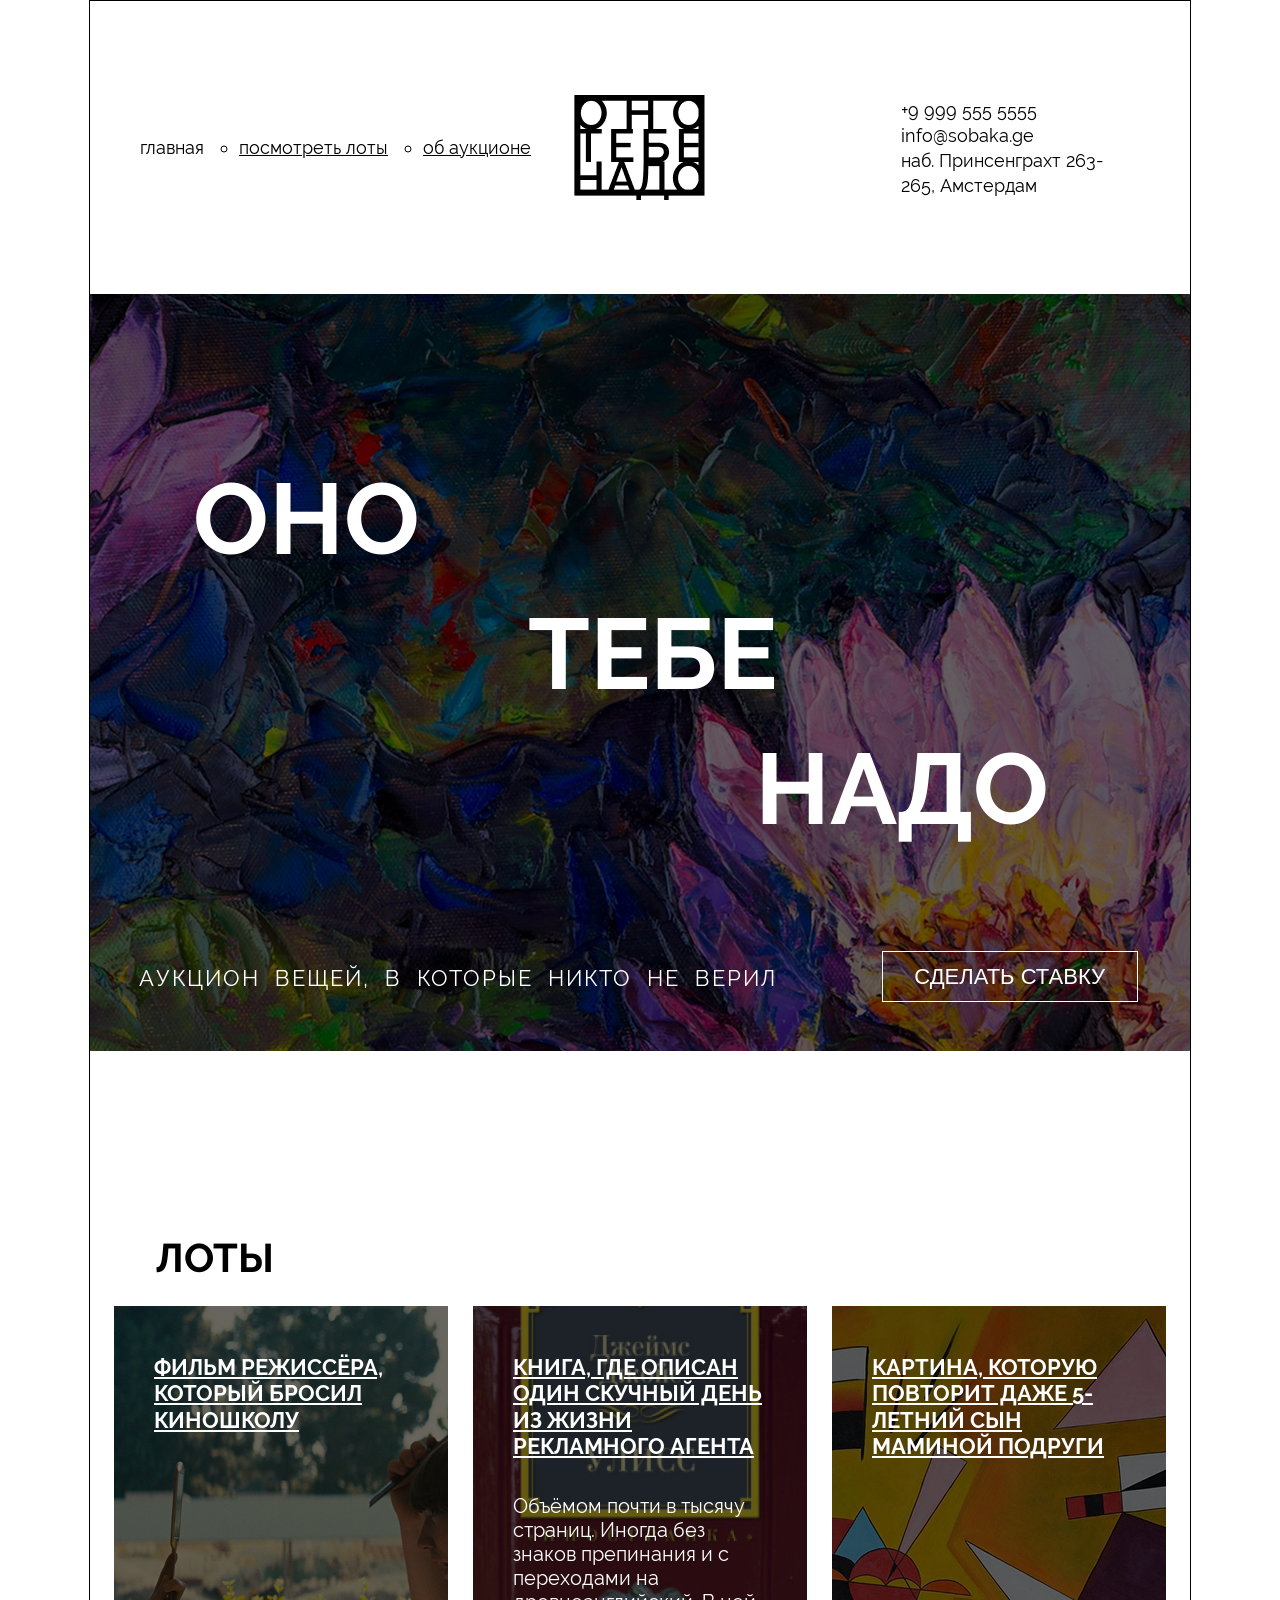
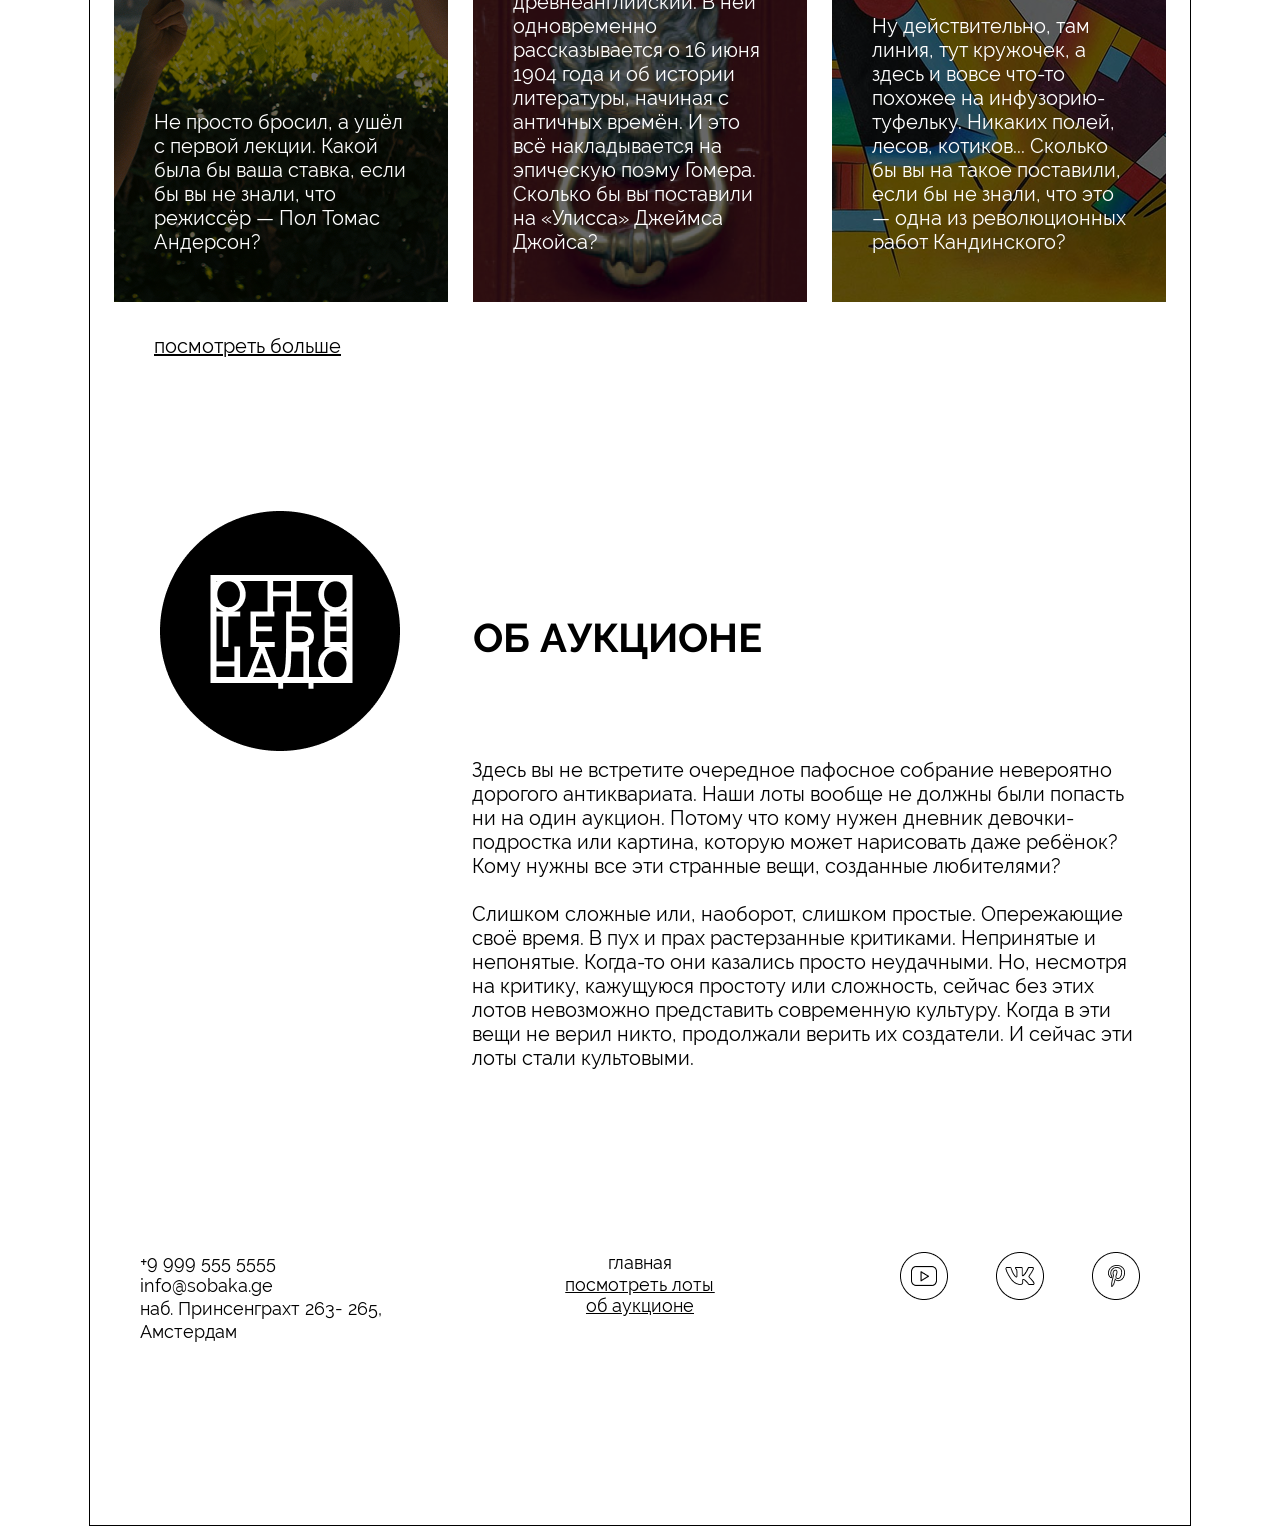
==== index.html @ bc538e68 "Загрузка проекта" ====
<html lang="ru">
  <head>
    <link rel="stylesheet" href="styles/global.css" />
    <link rel="stylesheet" href="styles/style.css" />
  </head>

  <body>
    <header>
      <nav class="header__menu">
        <ul class="header__links-list">
          <li class="header__links-list-item header__link_active">
            <a class="header__link_active" href="#">Главная</a>
          </li>
          <li class="header__links-list-item">
            <a class="header__link" href="#">Посмотреть лоты</a>
          </li>
          <li class="header__links-list-item">
            <a class="header__link" href="#">Об аукционе</a>
          </li>
        </ul>
      </nav>
      <div class="header__logo">
        <a><img class="header__logo-image" src="/images/logo.png" /></a>
      </div>
      <div class="header__address">
        <a href="tel:+9 999 555 5555 ">+9 999 555 5555</a>
        <a href="mailto:info@sobaka.ge ">info@sobaka.ge</a>
        <address>наб. Принсенграхт 263- 265, Амстердам</address>
      </div>
    </header>
    <!-- Баннер Оно тебе надо -->
    <main>
      <section class="cover">
        <div class="overlay"></div>
        <div class="cover__container">
          <h1 class="cover__title">
            <span class="aligned-text aligned-text_left">оно</span>
            <span class="aligned-text aligned-text_center">тебе</span>
            <span class="aligned-text aligned-text_right">надо</span>
          </h1>
          <div class="cover__description">
            <p class="cover__description-text letter-spacing-extended">
              АУКЦИОН ВЕЩЕЙ, В КОТОРЫЕ НИКТО НЕ ВЕРИЛ
            </p>
            <button class="bet-button">СДЕЛАТЬ СТАВКУ</button>
          </div>
        </div>
      </section>
      <!-- Конец Баннер Оно тебе надо -->
      <!-- Карточки -->

      <section class="lots">
        <div class="lots__heading">ЛОТЫ</div>
        <ul class="lots__card-list">
          <li class="lots__card-list-item">
            <a href="#" class="card-link">
              <article class="card card_type_film">
                <div class="overlay"></div>
                <h3 class="card__title">
                  ФИЛЬМ РЕЖИССЁРА, КОТОРЫЙ БРОСИЛ КИНОШКОЛУ
                </h3>
                <p class="card__text">
                  Не просто бросил, а ушёл с первой лекции. Какой была бы ваша
                  ставка, если бы вы не знали, что режиссёр — Пол Томас
                  Андерсон?
                </p>
              </article>
            </a>
          </li>
          <!-- Карточка 2 -->
          <li class="lots__card-list-item">
            <a href="#" class="card-link">
              <article class="card card_type_book">
                <div class="overlay"></div>
                <h3 class="card__title">
                  КНИГА, ГДЕ ОПИСАН ОДИН СКУЧНЫЙ ДЕНЬ ИЗ ЖИЗНИ РЕКЛАМНОГО АГЕНТА
                </h3>
                <p class="card__text">
                  Объёмом почти в тысячу страниц. Иногда без знаков препинания и
                  с переходами на древнеанглийский. В ней одновременно
                  рассказывается о 16 июня 1904 года и об истории литературы,
                  начиная с античных времён. И это всё накладывается на
                  эпическую поэму Гомера. Сколько бы вы поставили на «Улисса»
                  Джеймса Джойса?
                </p>
              </article>
            </a>
          </li>
          <!-- Карточка 3 -->
          <li class="lots__card-list-item">
            <a href="#" class="card-link">
              <article class="card card_type_picture">
                <div class="overlay"></div>
                <h3 class="card__title">
                  КАРТИНА, КОТОРУЮ ПОВТОРИТ ДАЖЕ 5-ЛЕТНИЙ СЫН МАМИНОЙ ПОДРУГИ
                </h3>
                <p class="card__text">
                  Ну действительно, там линия, тут кружочек, а здесь и вовсе
                  что-то похожее на инфузорию-туфельку. Никаких полей, лесов,
                  котиков... Сколько бы вы на такое поставили, если бы не знали,
                  что это — одна из революционных работ Кандинского?
                </p>
              </article>
            </a>
          </li>
        </ul>
        <a class="lots__look-more-link" href=""> Посмотреть больше </a>
      </section>

      <!-- конец Карточки -->
      <!-- Об аукционе -->
      <section class="about">
        <div class="about__logo about__column about__column__left">
          <a><img class="about__logo-image" src="/images/logofooter.png" /></a>
        </div>
        <div class="about__column about__column__right">
          <div class="about__title">Об аукционе</div>
          <div class="about__text">
            <p>
              Здесь вы не встретите очередное пафосное собрание невероятно
              дорогого антиквариата. Наши лоты вообще не должны были попасть ни
              на один аукцион. Потому что кому нужен дневник девочки-подростка
              или картина, которую может нарисовать даже ребёнок? Кому нужны все
              эти странные вещи, созданные любителями?
            </p>
            <br />
            <p>
              Слишком сложные или, наоборот, слишком простые. Опережающие своё
              время. В пух и прах растерзанные критиками. Непринятые и
              непонятые. Когда-то они казались просто неудачными. Но, несмотря
              на критику, кажущуюся простоту или сложность, сейчас без этих
              лотов невозможно представить современную культуру. Когда в эти
              вещи не верил никто, продолжали верить их создатели. И сейчас эти
              лоты стали культовыми.
            </p>
          </div>
        </div>
      </section>

      <!-- конец Об аукционе -->
    </main>

    <footer class="footer">
      <div class="footer__address">
        <a href="tel:+9 999 555 5555 ">+9 999 555 5555</a>
        <a href="mailto:info@sobaka.ge ">info@sobaka.ge</a>
        <address>наб. Принсенграхт 263- 265, Амстердам</address>
      </div>

      <nav class="footer__menu">
        <ul class="footer__links-list">
          <li class="footer__menu-link footer__link_active">
            <a class="footer__link_active" href="#">Главная</a>
          </li>
          <li class="footer__menu-link">
            <a class="header__link" href="#">Посмотреть лоты</a>
          </li>
          <li class="footer__menu-link">
            <a class="header__link" href="#">Об аукционе</a>
          </li>
        </ul>
      </nav>

      <div class="footer__social-list">
        <div class="footer__social-list-item">
          <a class="footer__social-link" href=""
            ><img src="/images/YouTube.png" />
          </a>
        </div>
        <div class="footer__social-list-item">
          <a class="footer__social-link" href=""
            ><img src="/images/vk.png" />
          </a>
        </div>
        <div class="footer__social-list-item">
          <a class="footer__social-link" href=""
            ><img src="/images/Pinterest.png" />
          </a>
        </div>
      </div>
    </footer>
  </body>
</html>
---- styles/global.css ----
body,
h1, h2, h3, h4, h5, h6,
p,
ul, ol, li,
figure, figcaption,
blockquote, dl, dd {
  margin: 0;
  padding: 0;
}


ul,
ol {
  list-style: none;
}


a {
  display: block; 
  color: inherit; 
  text-decoration: none;
}


img {
  display: block; 
  max-width: 100%;
  height: auto;
}

body {
    color: black;
    font-family: 'Raleway', sans-serif;
    font-weight: 400; 
    font-size: 18px;
    font-style: normal;
    line-height: 100%; 
    letter-spacing: 0;
}
address {
  font-style: normal;
}
section{ position: relative;margin-bottom: 20px;}

/* Raleway Thin */
@font-face {
    font-family: 'Raleway';
    src: url('/fonts/Raleway-Thin.woff') format('woff');
    font-weight: 100;
    font-style: normal;
    font-display: swap;
}

@font-face {
    font-family: 'Raleway';
    src: url('/fonts/Raleway-ThinItalic.woff') format('woff');
    font-weight: 100;
    font-style: italic;
    font-display: swap;
}

/* Raleway ExtraLight */
@font-face {
    font-family: 'Raleway';
    src: url('/fonts/Raleway-ExtraLight.woff') format('woff');
    font-weight: 200;
    font-style: normal;
    font-display: swap;
}

@font-face {
    font-family: 'Raleway';
    src: url('/fonts/Raleway-ExtraLightItalic.woff') format('woff');
    font-weight: 200;
    font-style: italic;
    font-display: swap;
}

/* Raleway Light */
@font-face {
    font-family: 'Raleway';
    src: url('/fonts/Raleway-Light.woff') format('woff');
    font-weight: 300;
    font-style: normal;
    font-display: swap;
}

@font-face {
    font-family: 'Raleway';
    src: url('/fonts/Raleway-LightItalic.woff') format('woff');
    font-weight: 300;
    font-style: italic;
    font-display: swap;
}

/* Raleway Regular */
@font-face {
    font-family: 'Raleway';
    src: url('/fonts/Raleway-Regular.woff') format('woff');
    font-weight: 400;
    font-style: normal;
    font-display: swap;
}

@font-face {
    font-family: 'Raleway';
    src: url('/fonts/Raleway-Italic.woff') format('woff');
    font-weight: 400;
    font-style: italic;
    font-display: swap;
}

/* Raleway Medium */
@font-face {
    font-family: 'Raleway';
    src: url('/fonts/Raleway-Medium.woff') format('woff');
    font-weight: 500;
    font-style: normal;
    font-display: swap;
}

@font-face {
    font-family: 'Raleway';
    src: url('/fonts/Raleway-MediumItalic.woff') format('woff');
    font-weight: 500;
    font-style: italic;
    font-display: swap;
}

/* Raleway SemiBold */
@font-face {
    font-family: 'Raleway';
    src: url('/fonts/Raleway-SemiBold.woff') format('woff');
    font-weight: 600;
    font-style: normal;
    font-display: swap;
}

@font-face {
    font-family: 'Raleway';
    src: url('/fonts/Raleway-SemiBoldItalic.woff') format('woff');
    font-weight: 600;
    font-style: italic;
    font-display: swap;
}

/* Raleway Bold */
@font-face {
    font-family: 'Raleway';
    src: url('/fonts/Raleway-Bold.woff') format('woff');
    font-weight: 700;
    font-style: normal;
    font-display: swap;
}

@font-face {
    font-family: 'Raleway';
    src: url('/fonts/Raleway-BoldItalic.woff') format('woff');
    font-weight: 700;
    font-style: italic;
    font-display: swap;
}

/* Raleway ExtraBold */
@font-face {
    font-family: 'Raleway';
    src: url('/fonts/Raleway-ExtraBold.woff') format('woff');
    font-weight: 800;
    font-style: normal;
    font-display: swap;
}

@font-face {
    font-family: 'Raleway';
    src: url('/fonts/Raleway-ExtraBoldItalic.woff') format('woff');
    font-weight: 800;
    font-style: italic;
    font-display: swap;
}

/* Raleway Black */
@font-face {
    font-family: 'Raleway';
    src: url('/fonts/Raleway-Black.woff') format('woff');
    font-weight: 900;
    font-style: normal;
    font-display: swap;
}

@font-face {
    font-family: 'Raleway';
    src: url('/fonts/Raleway-BlackItalic.woff') format('woff');
    font-weight: 900;
    font-style: italic;
    font-display: swap;
}
---- styles/style.css ----
body {
  width: 1100px;
  height: auto;
  margin-right: auto;
  margin-left: auto;
  border: 1px black solid;
  background-color: white;
}

header {
  display: grid;
  grid-template-columns: 1fr min-content 1fr;
  place-self: center;
  align-items:center;
  align-self: center;
  width: 100%;
  min-height: 293px;
}
.header__menu{
  display: grid;
  margin: auto;
  
}
.header__links-list {
  display: flex;
  gap: 20px;
  text-transform: lowercase;
  
}
.header__links-list-item  {
  margin-left: 15px;
  list-style:circle;
}
.header__link {
  text-decoration: underline;
}
.header__link_active {
  text-decoration: none;
  list-style: none;
}
.header__logo {
  display: grid;
  width: max-content;
  margin: auto;
}
.header__logo-image {
  width: max-content;
}
address {
  display: grid;
}
.header__address {
  position: relative;
  left: 64px;
  justify-content: end;
  width: 230px;
  margin: auto;
  line-height: 25px;
}

.cover{
  position: relative;
  display: grid;
  width: auto;
  min-height: 757px;
  background-image: url(/images/lotus-flower.png);

}
.overlay {
  position: absolute;
  top: 0;
  left: 0;
  z-index: 1;
  width: 100%;
  height: 100%;
  background-color: #00000096;
}
.cover__container{
  z-index: 2;
  display: grid;
  grid-template-rows: 3fr 0.5fr;
}
.cover__title{
  position: relative;
  top: 165px;
  left: 50px;
  display: grid;
  grid-template-columns: 1fr 1fr 1fr;
  grid-template-rows: 1fr 1fr 1fr;
  width: 1000px;
  height: 385px;
  color: white;
  font-weight: 700;
  font-size: 100px;
  letter-spacing: 30%;
  text-transform: uppercase;
  
}
/** Первоначальный вариант
.cover__title{
  text-transform: uppercase;
  color: white;
  font-size: 100px;
  font-weight: 700;
  grid-template-columns: 1fr 1fr 1fr;
  grid-template-rows: 1fr 1fr 1fr;
  display: grid;
  
}**/

.aligned-text_left{
  position: relative;
  top: -4px;
  place-self: center;
}

.aligned-text_center{
  position: relative;
  top: 3px;
  left: 13px;
  grid-column: 2 / 2;
  grid-row: 2 / 2;
  place-self: center;

}

.aligned-text_right{
  position: relative;
  top: 9px;
  right: 71px;
  grid-column: 3 / 3;
  grid-row: 3 / 3;
  place-self: center;

}

.letter-spacing-extended{
  letter-spacing: 5px;
}
.cover__description{
  position: relative;
  bottom: 16px;
  left: 37px;
  display: flex;
  gap: 93px;
  width: 100%;
  height: 51px;
  margin: auto;
  color: white;
}
/** Первоначальный вариант
.cover__description{
    display: flex;
    color: white;
    margin: auto;
    gap: 30px;
}**/

.cover__description-text{
  padding: 12px;
  font-weight: 400;
  font-size: 22px;
  line-height: 100%;
  letter-spacing: 1.99px;
  word-spacing: 7px;
}


.bet-button{
  position: relative;
  bottom: 4px;
  width: 256px;
  border: 1px white solid;
  color: white;
  font-weight: 500;
  font-size: 22px;
  line-height: 100%;
  background: none;
}

.lots {
  margin-top: 180px;
}
.lots__heading {
  padding: 18px 0 0 66px;
  font-weight: 700;
  font-size: 40px;
}
.lots__card-list {
  display: flex;
  flex-wrap: wrap;
  gap: 25px;
  margin: auto;
  margin: 39px 0 0 24px;

}
.lots__card-list-item{
  margin-right: 0px;
}

.lots__card-list-item:last-child{
  margin-right: 0px;
}

.card {
  position: relative;
  width: 334px;
  height: 596px;
  color: white;
}
.card_type_film{
  background: url(/images/film.png);
  background-position: center;
  background-size: cover;
}
.card_type_book{
  background: url(/images/book.jpg);
  background-position: center;
  background-size: cover;
}
.card_type_picture{
  background: url(/images/picture.jpg);
  background-position: center;
  background-size: cover;
}

.card__title{
  position: relative;
  z-index: 3;
  padding: 48px 40px 40px;
  font-weight: 700;
  font-size: 22px;
  line-height: 120%;
  text-decoration: underline;
  text-transform: uppercase;
}
.card__text{
  position: absolute;
  bottom: 0;
  z-index: 3;
  padding: 0px 40px 48px;
  font-weight: 400;
  font-size: 20px;
  line-height: 120%;
  
}
.lots__look-more-link {
  padding: 32px 0 0 64px;
  font-size: 20px;
  line-height: 120%;
  text-decoration: underline;
  text-transform: lowercase;
}

.about{
  display: grid;
  grid-template-columns: 1fr 2fr;
  margin-top: 180px;
   

} 
.about__column {
  display: grid;
  grid-template-rows: 1fr 1fr;
}
.about__column__left {
  place-content: center;
  margin-top: -27px;
  margin-left: 14px;
}
.about__logo__right{
  place-content: center;
}
.about__logo-image{
  justify-content: center;
}
.about__title{
  place-content: center;
  margin: -67px 0 0 16px;
  font-weight: 700;
  font-size: 40px;
  text-transform: uppercase;
}
.about__text {
  margin-top: -46px;
  padding: 0px 40px 0 15px;
  font-weight: 400;
  font-size: 20px;
  line-height: 24px;
}
/** Футер**/
.footer {
  display: grid;
  grid-template-columns: 1fr 1fr 1fr;
  align-items: start;
  margin: 132px 0;
  padding: 50px;
} 
.footer__address {
  display: grid;
  justify-content: end;
  width: 250px;
  line-height: 127%;
}
.footer__menu {
  display: grid;
  line-height: 120%;
  text-align: center;
  text-transform: lowercase;
}

.footer__menu-link {
  text-decoration: underline;
}
.footer__link_active {
  text-decoration: none;
}
.footer__social-list {
  display: flex;
  justify-content: flex-end;
  gap: 48px;
}
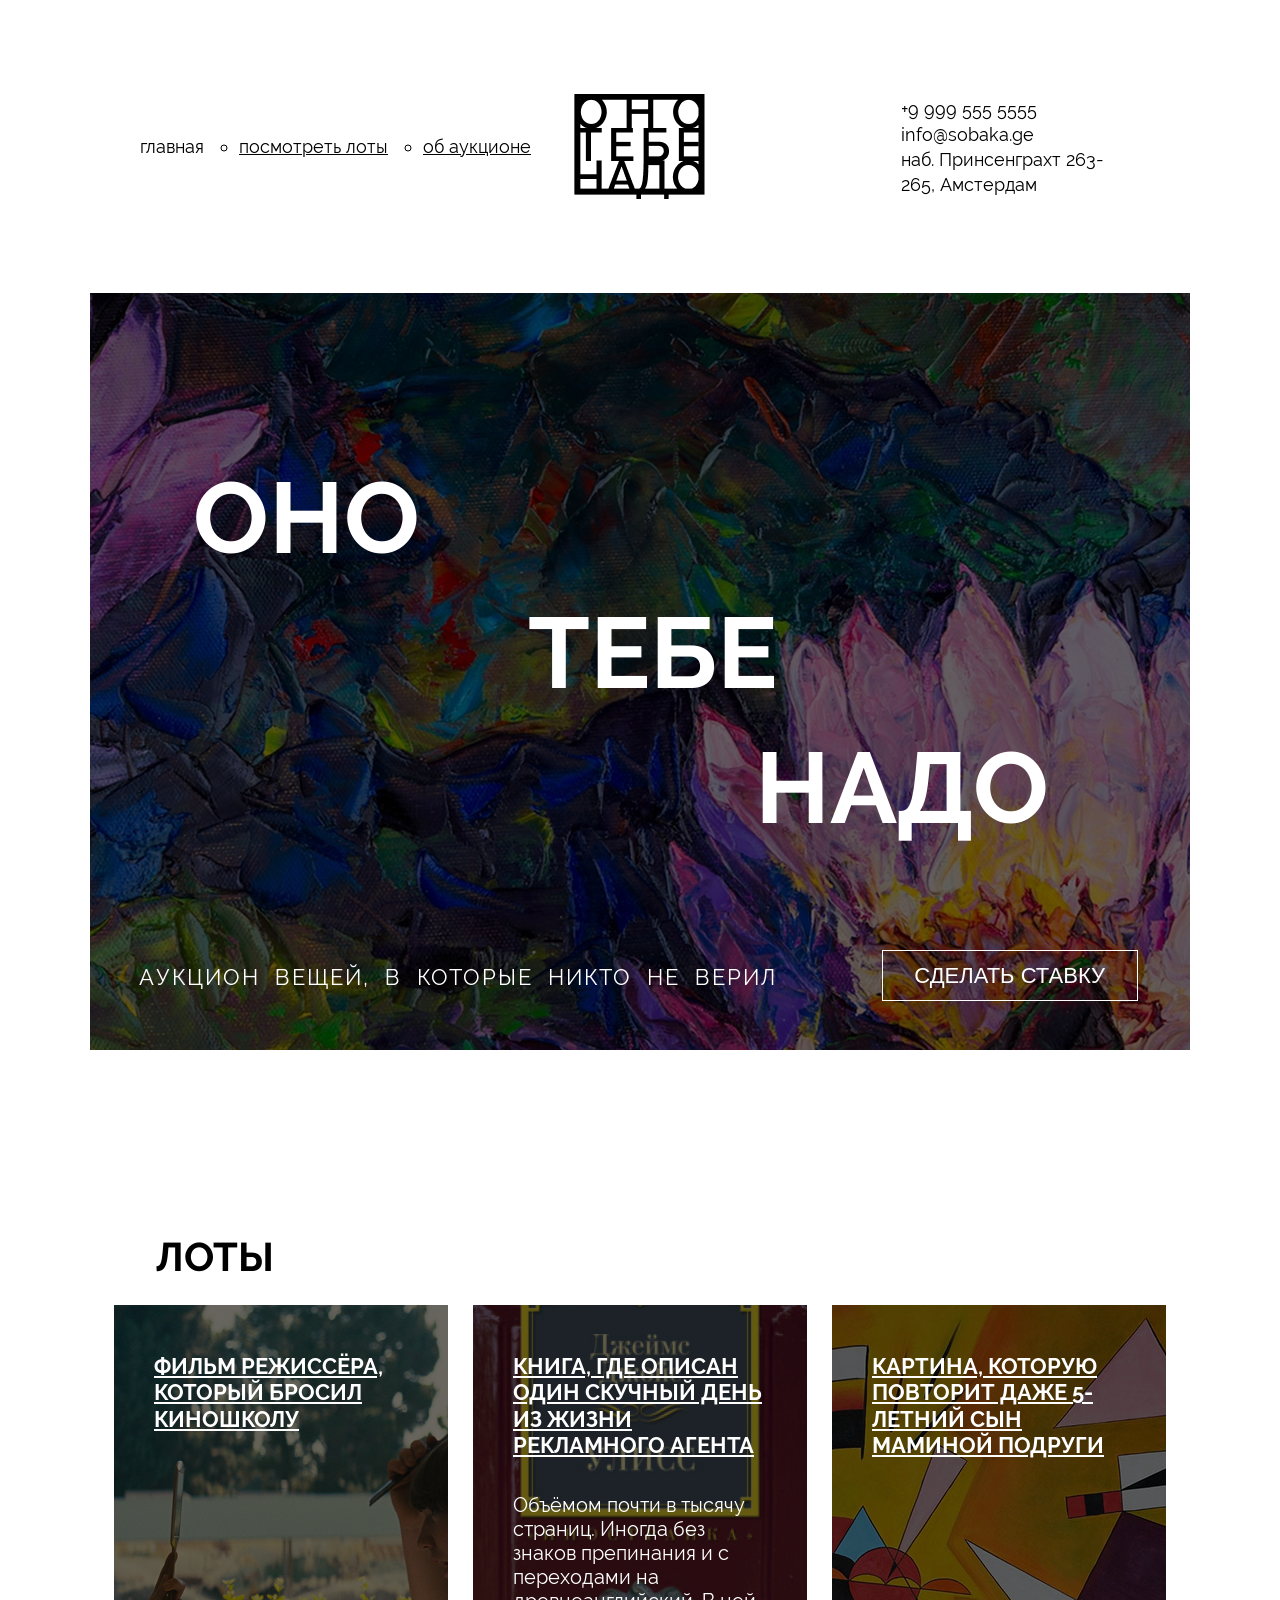
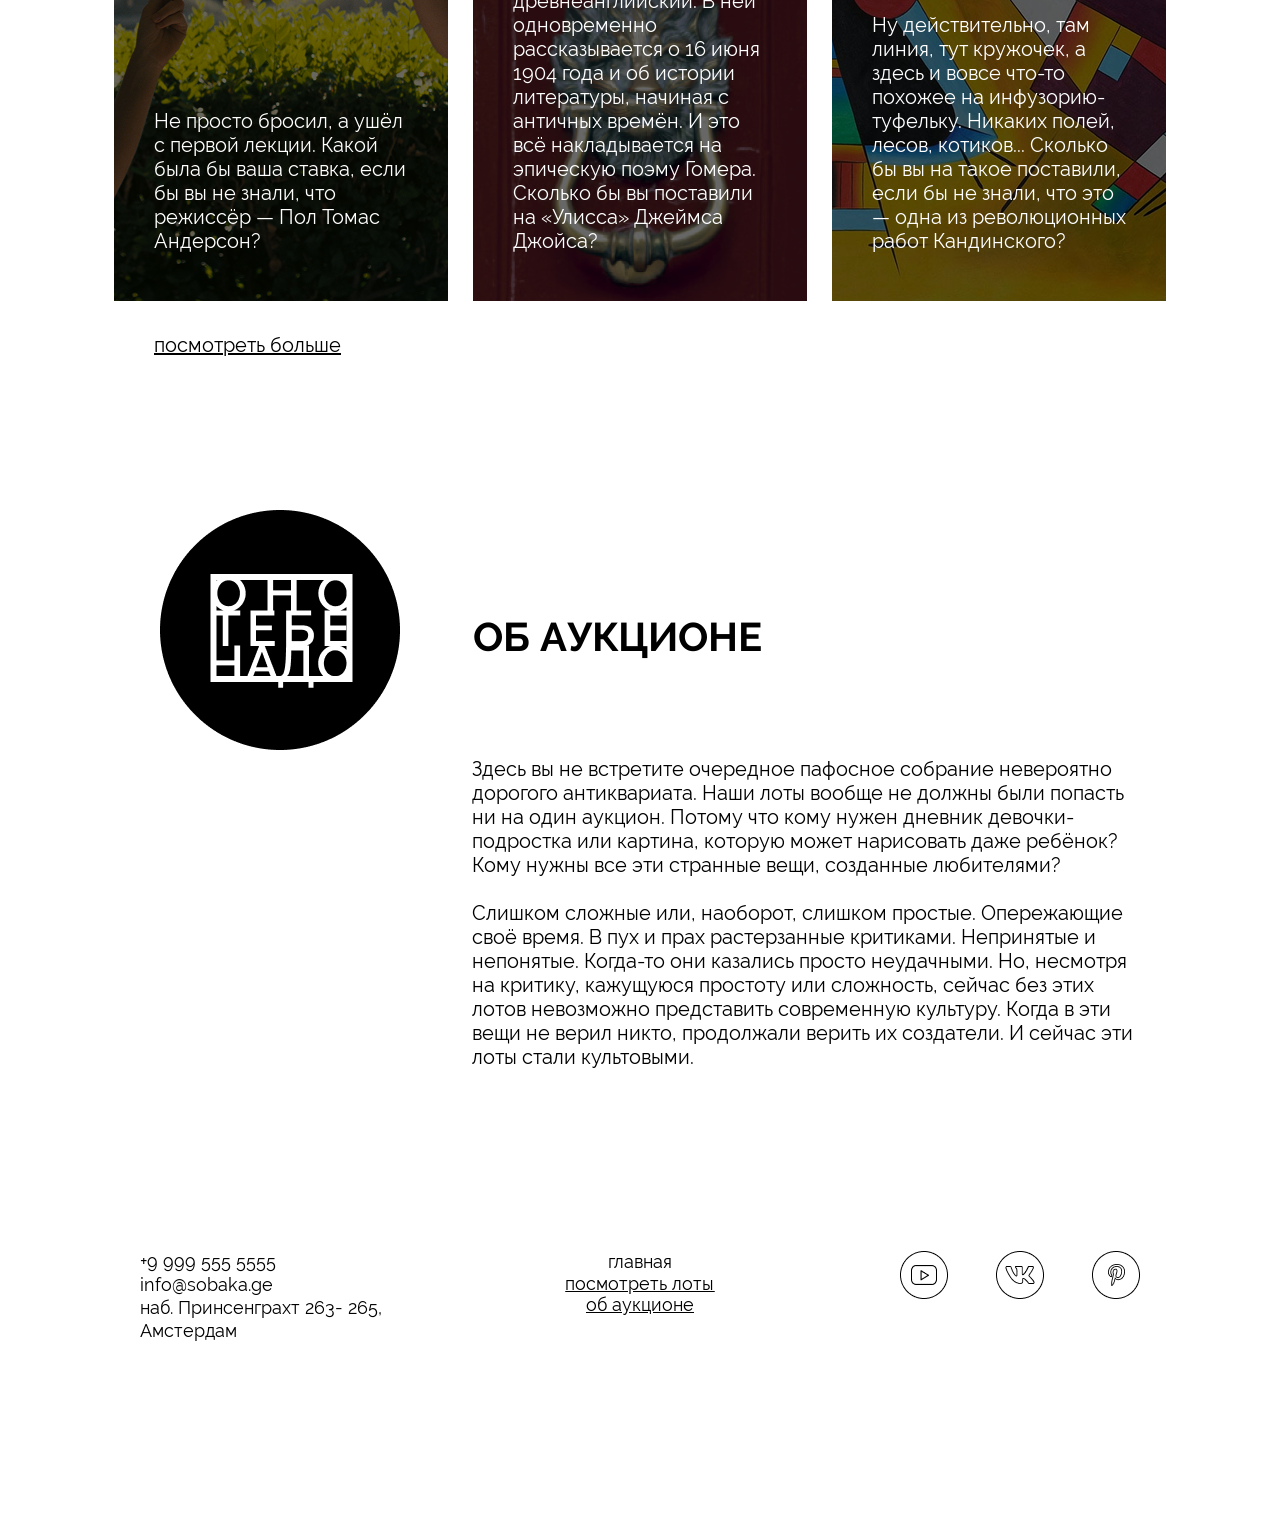
==== commit 5cd5c056: "Исправление ошибок автотеста" ====
--- a/index.html
+++ b/index.html
@@ -1,5 +1,10 @@
+<!doctype html>
 <html lang="ru">
   <head>
+    <meta charset="UTF-8" />
+    <meta name="viewport" content="width=device-width, initial-scale=1.0" />
+    <title>1 спринт. Проектная работа</title>
+    <link rel="stylesheet" href="styles/fonts.css" />
     <link rel="stylesheet" href="styles/global.css" />
     <link rel="stylesheet" href="styles/style.css" />
   </head>
@@ -20,11 +25,16 @@
         </ul>
       </nav>
       <div class="header__logo">
-        <a><img class="header__logo-image" src="/images/logo.png" /></a>
+        <a href="#"
+          ><img
+            class="header__logo-image"
+            src="../images/logo.png"
+            alt="Логотип аукциона"
+        /></a>
       </div>
       <div class="header__address">
-        <a href="tel:+9 999 555 5555 ">+9 999 555 5555</a>
-        <a href="mailto:info@sobaka.ge ">info@sobaka.ge</a>
+        <a href="tel:+99995555555">+9 999 555 5555</a>
+        <a href="mailto:info@sobaka.ge">info@sobaka.ge</a>
         <address>наб. Принсенграхт 263- 265, Амстердам</address>
       </div>
     </header>
@@ -50,7 +60,7 @@
       <!-- Карточки -->
 
       <section class="lots">
-        <div class="lots__heading">ЛОТЫ</div>
+        <h2 class="lots__heading">ЛОТЫ</h2>
         <ul class="lots__card-list">
           <li class="lots__card-list-item">
             <a href="#" class="card-link">
@@ -104,14 +114,19 @@
             </a>
           </li>
         </ul>
-        <a class="lots__look-more-link" href=""> Посмотреть больше </a>
+        <a class="lots__look-more-link" href="#"> Посмотреть больше </a>
       </section>
 
       <!-- конец Карточки -->
       <!-- Об аукционе -->
       <section class="about">
         <div class="about__logo about__column about__column__left">
-          <a><img class="about__logo-image" src="/images/logofooter.png" /></a>
+          <a href="#"
+            ><img
+              class="about__logo-image"
+              src="../images/logofooter.png"
+              alt="Логотип аукциона"
+          /></a>
         </div>
         <div class="about__column about__column__right">
           <div class="about__title">Об аукционе</div>
@@ -142,8 +157,8 @@
 
     <footer class="footer">
       <div class="footer__address">
-        <a href="tel:+9 999 555 5555 ">+9 999 555 5555</a>
-        <a href="mailto:info@sobaka.ge ">info@sobaka.ge</a>
+        <a href="tel:+99995555555">+9 999 555 5555</a>
+        <a href="mailto:info@sobaka.ge">info@sobaka.ge</a>
         <address>наб. Принсенграхт 263- 265, Амстердам</address>
       </div>
 
@@ -163,18 +178,18 @@
 
       <div class="footer__social-list">
         <div class="footer__social-list-item">
-          <a class="footer__social-link" href=""
-            ><img src="/images/YouTube.png" />
+          <a class="footer__social-link" href="#"
+            ><img src="../images/YouTube.png" alt="YouTube" />
           </a>
         </div>
         <div class="footer__social-list-item">
-          <a class="footer__social-link" href=""
-            ><img src="/images/vk.png" />
+          <a class="footer__social-link" href="#"
+            ><img src="../images/vk.png" alt="ВКонтакте" />
           </a>
         </div>
         <div class="footer__social-list-item">
-          <a class="footer__social-link" href=""
-            ><img src="/images/Pinterest.png" />
+          <a class="footer__social-link" href="#"
+            ><img src="../images/Pinterest.png" alt="Pinterest" />
           </a>
         </div>
       </div>
--- a/styles/fonts.css
+++ b/styles/fonts.css
@@ -0,0 +1,152 @@
+/* Raleway Thin */
+@font-face {
+  font-family: 'Raleway';
+  src: url('/fonts/Raleway-Thin.woff') format('woff');
+  font-weight: 100;
+  font-style: normal;
+  font-display: swap;
+}
+
+@font-face {
+  font-family: 'Raleway';
+  src: url('/fonts/Raleway-ThinItalic.woff') format('woff');
+  font-weight: 100;
+  font-style: italic;
+  font-display: swap;
+}
+
+/* Raleway ExtraLight */
+@font-face {
+  font-family: 'Raleway';
+  src: url('/fonts/Raleway-ExtraLight.woff') format('woff');
+  font-weight: 200;
+  font-style: normal;
+  font-display: swap;
+}
+
+@font-face {
+  font-family: 'Raleway';
+  src: url('/fonts/Raleway-ExtraLightItalic.woff') format('woff');
+  font-weight: 200;
+  font-style: italic;
+  font-display: swap;
+}
+
+/* Raleway Light */
+@font-face {
+  font-family: 'Raleway';
+  src: url('/fonts/Raleway-Light.woff') format('woff');
+  font-weight: 300;
+  font-style: normal;
+  font-display: swap;
+}
+
+@font-face {
+  font-family: 'Raleway';
+  src: url('/fonts/Raleway-LightItalic.woff') format('woff');
+  font-weight: 300;
+  font-style: italic;
+  font-display: swap;
+}
+
+/* Raleway Regular */
+@font-face {
+  font-family: 'Raleway';
+  src: url('/fonts/Raleway-Regular.woff') format('woff');
+  font-weight: 400;
+  font-style: normal;
+  font-display: swap;
+}
+
+@font-face {
+  font-family: 'Raleway';
+  src: url('/fonts/Raleway-Italic.woff') format('woff');
+  font-weight: 400;
+  font-style: italic;
+  font-display: swap;
+}
+
+/* Raleway Medium */
+@font-face {
+  font-family: 'Raleway';
+  src: url('/fonts/Raleway-Medium.woff') format('woff');
+  font-weight: 500;
+  font-style: normal;
+  font-display: swap;
+}
+
+@font-face {
+  font-family: 'Raleway';
+  src: url('/fonts/Raleway-MediumItalic.woff') format('woff');
+  font-weight: 500;
+  font-style: italic;
+  font-display: swap;
+}
+
+/* Raleway SemiBold */
+@font-face {
+  font-family: 'Raleway';
+  src: url('/fonts/Raleway-SemiBold.woff') format('woff');
+  font-weight: 600;
+  font-style: normal;
+  font-display: swap;
+}
+
+@font-face {
+  font-family: 'Raleway';
+  src: url('/fonts/Raleway-SemiBoldItalic.woff') format('woff');
+  font-weight: 600;
+  font-style: italic;
+  font-display: swap;
+}
+
+/* Raleway Bold */
+@font-face {
+  font-family: 'Raleway';
+  src: url('/fonts/Raleway-Bold.woff') format('woff');
+  font-weight: 700;
+  font-style: normal;
+  font-display: swap;
+}
+
+@font-face {
+  font-family: 'Raleway';
+  src: url('/fonts/Raleway-BoldItalic.woff') format('woff');
+  font-weight: 700;
+  font-style: italic;
+  font-display: swap;
+}
+
+/* Raleway ExtraBold */
+@font-face {
+  font-family: 'Raleway';
+  src: url('/fonts/Raleway-ExtraBold.woff') format('woff');
+  font-weight: 800;
+  font-style: normal;
+  font-display: swap;
+}
+
+@font-face {
+  font-family: 'Raleway';
+  src: url('/fonts/Raleway-ExtraBoldItalic.woff') format('woff');
+  font-weight: 800;
+  font-style: italic;
+  font-display: swap;
+}
+
+/* Raleway Black */
+@font-face {
+  font-family: 'Raleway';
+  src: url('/fonts/Raleway-Black.woff') format('woff');
+  font-weight: 900;
+  font-style: normal;
+  font-display: swap;
+}
+
+@font-face {
+  font-family: 'Raleway';
+  src: url('/fonts/Raleway-BlackItalic.woff') format('woff');
+  font-weight: 900;
+  font-style: italic;
+  font-display: swap;
+}
--- a/styles/global.css
+++ b/styles/global.css
@@ -8,189 +8,38 @@
   padding: 0;
 }
 
-
 ul,
 ol {
   list-style: none;
 }
 
-
 a {
-  display: block; 
-  color: inherit; 
+  display: block;
+  color: inherit;
   text-decoration: none;
 }
 
-
 img {
-  display: block; 
+  display: block;
   max-width: 100%;
   height: auto;
 }
 
 body {
-    color: black;
-    font-family: 'Raleway', sans-serif;
-    font-weight: 400; 
-    font-size: 18px;
-    font-style: normal;
-    line-height: 100%; 
-    letter-spacing: 0;
+  color: black;
+  font-family: 'Raleway', sans-serif;
+  font-weight: 400;
+  font-size: 18px;
+  font-style: normal;
+  line-height: 100%;
+  letter-spacing: 0;
 }
+
 address {
   font-style: normal;
 }
-section{ position: relative;margin-bottom: 20px;}
 
-/* Raleway Thin */
-@font-face {
-    font-family: 'Raleway';
-    src: url('/fonts/Raleway-Thin.woff') format('woff');
-    font-weight: 100;
-    font-style: normal;
-    font-display: swap;
-}
-
-@font-face {
-    font-family: 'Raleway';
-    src: url('/fonts/Raleway-ThinItalic.woff') format('woff');
-    font-weight: 100;
-    font-style: italic;
-    font-display: swap;
-}
-
-/* Raleway ExtraLight */
-@font-face {
-    font-family: 'Raleway';
-    src: url('/fonts/Raleway-ExtraLight.woff') format('woff');
-    font-weight: 200;
-    font-style: normal;
-    font-display: swap;
-}
-
-@font-face {
-    font-family: 'Raleway';
-    src: url('/fonts/Raleway-ExtraLightItalic.woff') format('woff');
-    font-weight: 200;
-    font-style: italic;
-    font-display: swap;
-}
-
-/* Raleway Light */
-@font-face {
-    font-family: 'Raleway';
-    src: url('/fonts/Raleway-Light.woff') format('woff');
-    font-weight: 300;
-    font-style: normal;
-    font-display: swap;
-}
-
-@font-face {
-    font-family: 'Raleway';
-    src: url('/fonts/Raleway-LightItalic.woff') format('woff');
-    font-weight: 300;
-    font-style: italic;
-    font-display: swap;
-}
-
-/* Raleway Regular */
-@font-face {
-    font-family: 'Raleway';
-    src: url('/fonts/Raleway-Regular.woff') format('woff');
-    font-weight: 400;
-    font-style: normal;
-    font-display: swap;
-}
-
-@font-face {
-    font-family: 'Raleway';
-    src: url('/fonts/Raleway-Italic.woff') format('woff');
-    font-weight: 400;
-    font-style: italic;
-    font-display: swap;
-}
-
-/* Raleway Medium */
-@font-face {
-    font-family: 'Raleway';
-    src: url('/fonts/Raleway-Medium.woff') format('woff');
-    font-weight: 500;
-    font-style: normal;
-    font-display: swap;
-}
-
-@font-face {
-    font-family: 'Raleway';
-    src: url('/fonts/Raleway-MediumItalic.woff') format('woff');
-    font-weight: 500;
-    font-style: italic;
-    font-display: swap;
-}
-
-/* Raleway SemiBold */
-@font-face {
-    font-family: 'Raleway';
-    src: url('/fonts/Raleway-SemiBold.woff') format('woff');
-    font-weight: 600;
-    font-style: normal;
-    font-display: swap;
-}
-
-@font-face {
-    font-family: 'Raleway';
-    src: url('/fonts/Raleway-SemiBoldItalic.woff') format('woff');
-    font-weight: 600;
-    font-style: italic;
-    font-display: swap;
-}
-
-/* Raleway Bold */
-@font-face {
-    font-family: 'Raleway';
-    src: url('/fonts/Raleway-Bold.woff') format('woff');
-    font-weight: 700;
-    font-style: normal;
-    font-display: swap;
-}
-
-@font-face {
-    font-family: 'Raleway';
-    src: url('/fonts/Raleway-BoldItalic.woff') format('woff');
-    font-weight: 700;
-    font-style: italic;
-    font-display: swap;
-}
-
-/* Raleway ExtraBold */
-@font-face {
-    font-family: 'Raleway';
-    src: url('/fonts/Raleway-ExtraBold.woff') format('woff');
-    font-weight: 800;
-    font-style: normal;
-    font-display: swap;
-}
-
-@font-face {
-    font-family: 'Raleway';
-    src: url('/fonts/Raleway-ExtraBoldItalic.woff') format('woff');
-    font-weight: 800;
-    font-style: italic;
-    font-display: swap;
-}
-
-/* Raleway Black */
-@font-face {
-    font-family: 'Raleway';
-    src: url('/fonts/Raleway-Black.woff') format('woff');
-    font-weight: 900;
-    font-style: normal;
-    font-display: swap;
-}
-
-@font-face {
-    font-family: 'Raleway';
-    src: url('/fonts/Raleway-BlackItalic.woff') format('woff');
-    font-weight: 900;
-    font-style: italic;
-    font-display: swap;
+section {
+  position: relative;
+  margin-bottom: 20px;
 }
--- a/styles/style.css
+++ b/styles/style.css
@@ -3,52 +3,60 @@
   height: auto;
   margin-right: auto;
   margin-left: auto;
-  border: 1px black solid;
   background-color: white;
+  overflow-x: hidden;
+  max-width: 100%;
 }
 
 header {
   display: grid;
   grid-template-columns: 1fr min-content 1fr;
   place-self: center;
-  align-items:center;
+  align-items: center;
   align-self: center;
   width: 100%;
   min-height: 293px;
 }
-.header__menu{
+
+.header__menu {
   display: grid;
   margin: auto;
-  
-}
+}
+
 .header__links-list {
   display: flex;
   gap: 20px;
   text-transform: lowercase;
-  
-}
-.header__links-list-item  {
+}
+
+.header__links-list-item {
   margin-left: 15px;
-  list-style:circle;
-}
+  list-style: circle;
+}
+
 .header__link {
   text-decoration: underline;
 }
+
 .header__link_active {
   text-decoration: none;
   list-style: none;
 }
+
 .header__logo {
   display: grid;
   width: max-content;
   margin: auto;
 }
+
 .header__logo-image {
   width: max-content;
 }
+
 address {
   display: grid;
 }
+
 .header__address {
   position: relative;
   left: 64px;
@@ -58,14 +66,14 @@
   line-height: 25px;
 }
 
-.cover{
+.cover {
   position: relative;
   display: grid;
   width: auto;
   min-height: 757px;
-  background-image: url(/images/lotus-flower.png);
-
-}
+  background-image: url(../images/lotus-flower.png);
+}
+
 .overlay {
   position: absolute;
   top: 0;
@@ -75,12 +83,14 @@
   height: 100%;
   background-color: #00000096;
 }
-.cover__container{
+
+.cover__container {
   z-index: 2;
   display: grid;
   grid-template-rows: 3fr 0.5fr;
 }
-.cover__title{
+
+.cover__title {
   position: relative;
   top: 165px;
   left: 50px;
@@ -94,50 +104,37 @@
   font-size: 100px;
   letter-spacing: 30%;
   text-transform: uppercase;
-  
-}
-/** Первоначальный вариант
-.cover__title{
-  text-transform: uppercase;
-  color: white;
-  font-size: 100px;
-  font-weight: 700;
-  grid-template-columns: 1fr 1fr 1fr;
-  grid-template-rows: 1fr 1fr 1fr;
-  display: grid;
-  
-}**/
-
-.aligned-text_left{
+}
+
+.aligned-text_left {
   position: relative;
   top: -4px;
   place-self: center;
 }
 
-.aligned-text_center{
+.aligned-text_center {
   position: relative;
   top: 3px;
   left: 13px;
   grid-column: 2 / 2;
   grid-row: 2 / 2;
   place-self: center;
-
-}
-
-.aligned-text_right{
+}
+
+.aligned-text_right {
   position: relative;
   top: 9px;
   right: 71px;
   grid-column: 3 / 3;
   grid-row: 3 / 3;
   place-self: center;
-
-}
-
-.letter-spacing-extended{
+}
+
+.letter-spacing-extended {
   letter-spacing: 5px;
 }
-.cover__description{
+
+.cover__description {
   position: relative;
   bottom: 16px;
   left: 37px;
@@ -148,15 +145,8 @@
   margin: auto;
   color: white;
 }
-/** Первоначальный вариант
-.cover__description{
-    display: flex;
-    color: white;
-    margin: auto;
-    gap: 30px;
-}**/
-
-.cover__description-text{
+
+.cover__description-text {
   padding: 12px;
   font-weight: 400;
   font-size: 22px;
@@ -165,8 +155,7 @@
   word-spacing: 7px;
 }
 
-
-.bet-button{
+.bet-button {
   position: relative;
   bottom: 4px;
   width: 256px;
@@ -181,24 +170,25 @@
 .lots {
   margin-top: 180px;
 }
+
 .lots__heading {
   padding: 18px 0 0 66px;
   font-weight: 700;
   font-size: 40px;
 }
+
 .lots__card-list {
   display: flex;
   flex-wrap: wrap;
   gap: 25px;
-  margin: auto;
   margin: 39px 0 0 24px;
-
-}
-.lots__card-list-item{
+}
+
+.lots__card-list-item {
   margin-right: 0px;
 }
 
-.lots__card-list-item:last-child{
+.lots__card-list-item:last-child {
   margin-right: 0px;
 }
 
@@ -208,23 +198,26 @@
   height: 596px;
   color: white;
 }
-.card_type_film{
-  background: url(/images/film.png);
+
+.card_type_film {
+  background: url(../images/film.png);
   background-position: center;
   background-size: cover;
 }
-.card_type_book{
-  background: url(/images/book.jpg);
+
+.card_type_book {
+  background: url(../images/book.jpg);
   background-position: center;
   background-size: cover;
 }
-.card_type_picture{
-  background: url(/images/picture.jpg);
+
+.card_type_picture {
+  background: url(../images/picture.jpg);
   background-position: center;
   background-size: cover;
 }
 
-.card__title{
+.card__title {
   position: relative;
   z-index: 3;
   padding: 48px 40px 40px;
@@ -234,7 +227,8 @@
   text-decoration: underline;
   text-transform: uppercase;
 }
-.card__text{
+
+.card__text {
   position: absolute;
   bottom: 0;
   z-index: 3;
@@ -242,8 +236,8 @@
   font-weight: 400;
   font-size: 20px;
   line-height: 120%;
-  
-}
+}
+
 .lots__look-more-link {
   padding: 32px 0 0 64px;
   font-size: 20px;
@@ -252,35 +246,39 @@
   text-transform: lowercase;
 }
 
-.about{
+.about {
   display: grid;
   grid-template-columns: 1fr 2fr;
   margin-top: 180px;
-   
-
-} 
+}
+
 .about__column {
   display: grid;
   grid-template-rows: 1fr 1fr;
 }
+
 .about__column__left {
   place-content: center;
   margin-top: -27px;
   margin-left: 14px;
 }
-.about__logo__right{
+
+.about__logo__right {
   place-content: center;
 }
-.about__logo-image{
+
+.about__logo-image {
   justify-content: center;
 }
-.about__title{
+
+.about__title {
   place-content: center;
   margin: -67px 0 0 16px;
   font-weight: 700;
   font-size: 40px;
   text-transform: uppercase;
 }
+
 .about__text {
   margin-top: -46px;
   padding: 0px 40px 0 15px;
@@ -288,20 +286,22 @@
   font-size: 20px;
   line-height: 24px;
 }
-/** Футер**/
+
 .footer {
   display: grid;
   grid-template-columns: 1fr 1fr 1fr;
   align-items: start;
   margin: 132px 0;
   padding: 50px;
-} 
+}
+
 .footer__address {
   display: grid;
   justify-content: end;
   width: 250px;
   line-height: 127%;
 }
+
 .footer__menu {
   display: grid;
   line-height: 120%;
@@ -312,11 +312,13 @@
 .footer__menu-link {
   text-decoration: underline;
 }
+
 .footer__link_active {
   text-decoration: none;
 }
+
 .footer__social-list {
   display: flex;
   justify-content: flex-end;
   gap: 48px;
-}
+}
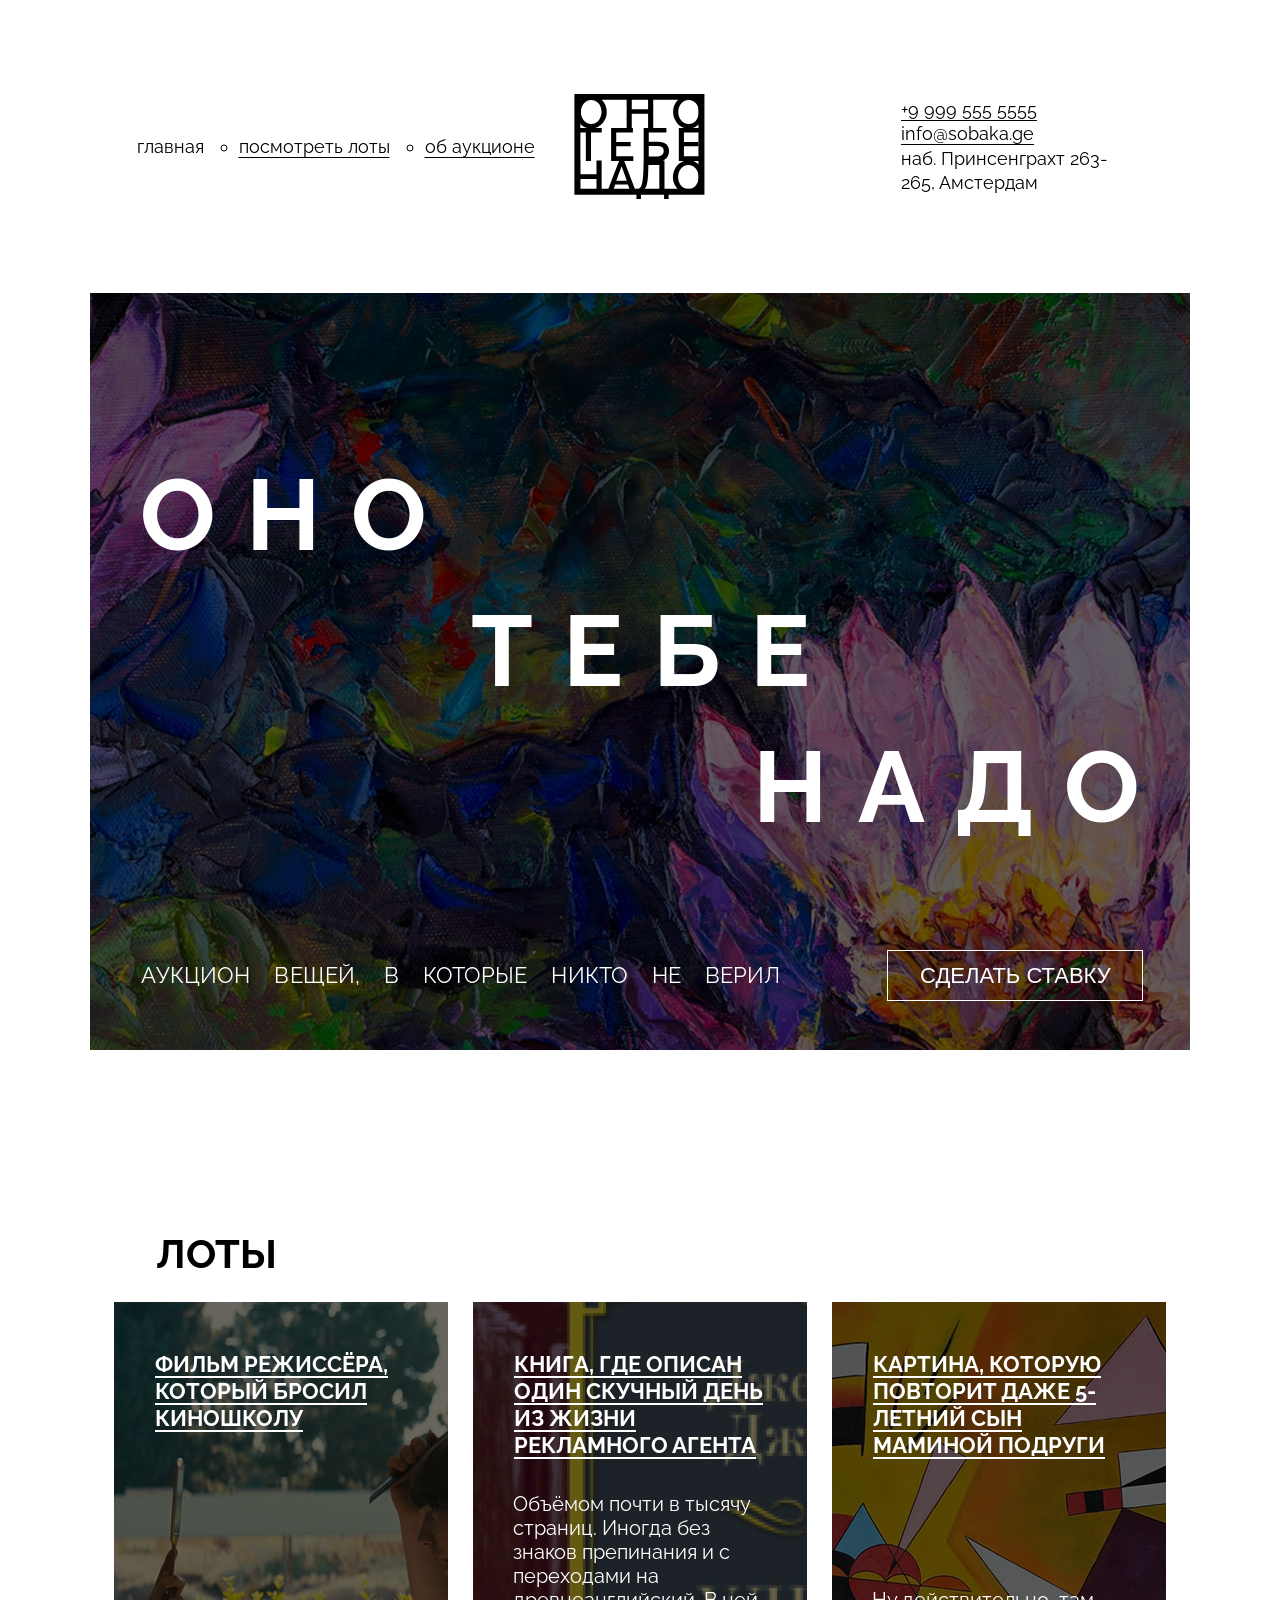
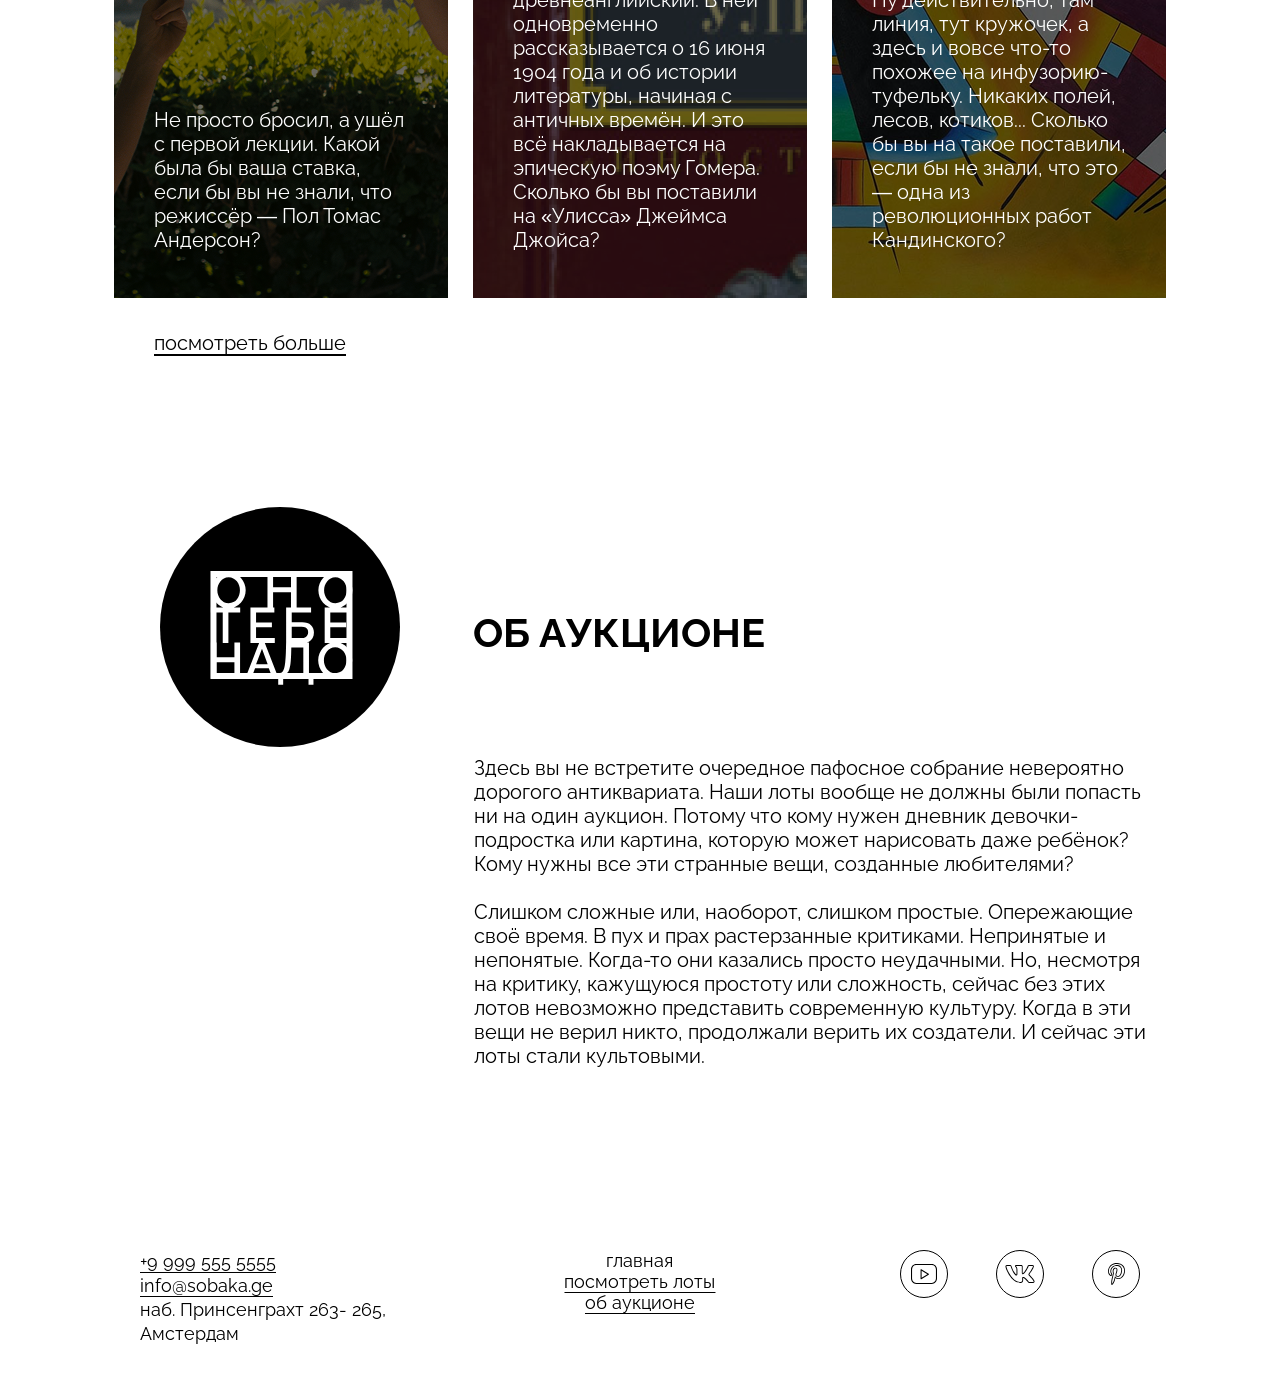
==== commit 8c6a697d: "Внесение правок после ревью" ====
--- a/index.html
+++ b/index.html
@@ -4,7 +4,7 @@
     <meta charset="UTF-8" />
     <meta name="viewport" content="width=device-width, initial-scale=1.0" />
     <title>1 спринт. Проектная работа</title>
-    <link rel="stylesheet" href="styles/fonts.css" />
+    <link rel="stylesheet" href="fonts/fonts.css" />
     <link rel="stylesheet" href="styles/global.css" />
     <link rel="stylesheet" href="styles/style.css" />
   </head>
@@ -13,7 +13,7 @@
     <header>
       <nav class="header__menu">
         <ul class="header__links-list">
-          <li class="header__links-list-item header__link_active">
+          <li class="header__links-list-item">
             <a class="header__link_active" href="#">Главная</a>
           </li>
           <li class="header__links-list-item">
@@ -24,26 +24,25 @@
           </li>
         </ul>
       </nav>
-      <div class="header__logo">
-        <a href="#"
+      
+        <a class="header__logo" href="#"
           ><img
             class="header__logo-image"
-            src="../images/logo.png"
+            src="./images/logo.svg"
             alt="Логотип аукциона"
         /></a>
-      </div>
-      <div class="header__address">
+      
+      <address class="header__address">
         <a href="tel:+99995555555">+9 999 555 5555</a>
         <a href="mailto:info@sobaka.ge">info@sobaka.ge</a>
-        <address>наб. Принсенграхт 263- 265, Амстердам</address>
-      </div>
+        <div>наб. Принсенграхт 263- 265, Амстердам</div>
+      </adress>
     </header>
     <!-- Баннер Оно тебе надо -->
     <main>
       <section class="cover">
         <div class="overlay"></div>
-        <div class="cover__container">
-          <h1 class="cover__title">
+            <h1 class="cover__title">
             <span class="aligned-text aligned-text_left">оно</span>
             <span class="aligned-text aligned-text_center">тебе</span>
             <span class="aligned-text aligned-text_right">надо</span>
@@ -54,7 +53,6 @@
             </p>
             <button class="bet-button">СДЕЛАТЬ СТАВКУ</button>
           </div>
-        </div>
       </section>
       <!-- Конец Баннер Оно тебе надо -->
       <!-- Карточки -->
@@ -121,12 +119,11 @@
       <!-- Об аукционе -->
       <section class="about">
         <div class="about__logo about__column about__column__left">
-          <a href="#"
-            ><img
+          <img
               class="about__logo-image"
-              src="../images/logofooter.png"
+              src="./images/logo-column.svg"
               alt="Логотип аукциона"
-          /></a>
+          />
         </div>
         <div class="about__column about__column__right">
           <div class="about__title">Об аукционе</div>
@@ -138,7 +135,7 @@
               или картина, которую может нарисовать даже ребёнок? Кому нужны все
               эти странные вещи, созданные любителями?
             </p>
-            <br />
+            
             <p>
               Слишком сложные или, наоборот, слишком простые. Опережающие своё
               время. В пух и прах растерзанные критиками. Непринятые и
@@ -156,43 +153,44 @@
     </main>
 
     <footer class="footer">
-      <div class="footer__address">
+      <address class="footer__address">
         <a href="tel:+99995555555">+9 999 555 5555</a>
         <a href="mailto:info@sobaka.ge">info@sobaka.ge</a>
-        <address>наб. Принсенграхт 263- 265, Амстердам</address>
-      </div>
+        наб. Принсенграхт 263- 265, Амстердам
+      </address>
+      
 
       <nav class="footer__menu">
         <ul class="footer__links-list">
-          <li class="footer__menu-link footer__link_active">
+          <li class="footer__menu-link"> 
             <a class="footer__link_active" href="#">Главная</a>
           </li>
           <li class="footer__menu-link">
-            <a class="header__link" href="#">Посмотреть лоты</a>
+            <a class="footer__link" href="#">Посмотреть лоты</a>
           </li>
           <li class="footer__menu-link">
-            <a class="header__link" href="#">Об аукционе</a>
+            <a class="footer__link" href="#">Об аукционе</a>
           </li>
         </ul>
       </nav>
 
-      <div class="footer__social-list">
-        <div class="footer__social-list-item">
+      <ul class="footer__social-list">
+        <li class="footer__social-list-item">
           <a class="footer__social-link" href="#"
-            ><img src="../images/YouTube.png" alt="YouTube" />
+            ><img src="./images/yt.svg" alt="YouTube" />
           </a>
-        </div>
-        <div class="footer__social-list-item">
+        </li>
+        <li class="footer__social-list-item">
           <a class="footer__social-link" href="#"
-            ><img src="../images/vk.png" alt="ВКонтакте" />
+            ><img src="./images/vk.svg" alt="ВКонтакте" />
           </a>
-        </div>
-        <div class="footer__social-list-item">
+        </li>
+        <li class="footer__social-list-item">
           <a class="footer__social-link" href="#"
-            ><img src="../images/Pinterest.png" alt="Pinterest" />
+            ><img src="./images/pinterest.svg" alt="Pinterest" />
           </a>
-        </div>
-      </div>
+        </li>
+      </ul>
     </footer>
   </body>
 </html>
--- a/fonts/fonts.css
+++ b/fonts/fonts.css
@@ -0,0 +1,17 @@
+@font-face {
+  font-family: Raleway;
+  src:
+    url(./Raleway-Regular.woff2) format('woff2'),
+    url(./Raleway-Regular.woff) format('woff');
+  font-weight: normal;
+  font-display: swap;
+}
+
+@font-face {
+  font-family: Raleway;
+  src:
+    url(./Raleway-Bold.woff2) format('woff2'),
+    url(./Raleway-Bold.woff) format('woff');
+  font-weight: bold;
+  font-display: swap;
+}
--- a/styles/global.css
+++ b/styles/global.css
@@ -7,7 +7,7 @@
   margin: 0;
   padding: 0;
 }
-
+p{ margin-bottom: 24px;}
 ul,
 ol {
   list-style: none;
@@ -17,6 +17,7 @@
   display: block;
   color: inherit;
   text-decoration: none;
+  text-underline-offset: 4px;
 }
 
 img {
@@ -32,7 +33,13 @@
   font-size: 18px;
   font-style: normal;
   line-height: 100%;
-  letter-spacing: 0;
+  letter-spacing: 0;  
+  width: 1100px;
+  max-width: 100%;
+  height: auto;
+  margin-right: auto;
+  margin-left: auto;
+  background-color: white;
 }
 
 address {
--- a/styles/style.css
+++ b/styles/style.css
@@ -1,12 +1,4 @@
-body {
-  width: 1100px;
-  height: auto;
-  margin-right: auto;
-  margin-left: auto;
-  background-color: white;
-  overflow-x: hidden;
-  max-width: 100%;
-}
+
 
 header {
   display: grid;
@@ -33,7 +25,7 @@
   margin-left: 15px;
   list-style: circle;
 }
-
+.header__links-list-item:first-child{list-style: none;}
 .header__link {
   text-decoration: underline;
 }
@@ -54,30 +46,39 @@
 }
 
 address {
-  display: grid;
-}
-
-.header__address {
-  position: relative;
-  left: 64px;
+  display: grid;  
+  position: relative;
+ 
   justify-content: end;
   width: 230px;
-  margin: auto;
-  line-height: 25px;
+  
+  line-height: 24.3px;
+}
+
+.header__address {
+  text-underline-offset: 5px;
+  margin-left: 187px;
+}
+
+.header__address a {
+  text-decoration: underline;
+  text-underline-offset: 4px;
 }
 
 .cover {
   position: relative;
-  display: grid;
   width: auto;
   min-height: 757px;
   background-image: url(../images/lotus-flower.png);
+  background-repeat: no-repeat;
+  background-size: cover;
+  background-position: center;
 }
 
 .overlay {
   position: absolute;
-  top: 0;
-  left: 0;
+  margin-top: 0;
+  margin-left: 0;
   z-index: 1;
   width: 100%;
   height: 100%;
@@ -91,43 +92,33 @@
 }
 
 .cover__title {
-  position: relative;
-  top: 165px;
-  left: 50px;
-  display: grid;
-  grid-template-columns: 1fr 1fr 1fr;
-  grid-template-rows: 1fr 1fr 1fr;
-  width: 1000px;
-  height: 385px;
-  color: white;
-  font-weight: 700;
-  font-size: 100px;
-  letter-spacing: 30%;
-  text-transform: uppercase;
-}
+    font-size: 100px;
+    font-weight: 700;
+    text-transform: uppercase;
+    line-height: 110px;
+    color: white;
+    padding-top: 167px;
+    padding-left: 50px;
+    padding-right: 20px;
+    z-index: 2;
+    position: relative;
+    letter-spacing: 30px;
+}
+
+.aligned-text {
+  display: block;   
+  margin-bottom: 26px;}
 
 .aligned-text_left {
-  position: relative;
-  top: -4px;
-  place-self: center;
+text-align: left;
 }
 
 .aligned-text_center {
-  position: relative;
-  top: 3px;
-  left: 13px;
-  grid-column: 2 / 2;
-  grid-row: 2 / 2;
-  place-self: center;
+text-align: center;
 }
 
 .aligned-text_right {
-  position: relative;
-  top: 9px;
-  right: 71px;
-  grid-column: 3 / 3;
-  grid-row: 3 / 3;
-  place-self: center;
+text-align: right;
 }
 
 .letter-spacing-extended {
@@ -136,39 +127,38 @@
 
 .cover__description {
   position: relative;
-  bottom: 16px;
-  left: 37px;
-  display: flex;
-  gap: 93px;
-  width: 100%;
-  height: 51px;
-  margin: auto;
+  display: flex;
+  gap: 95px;
+  max-width: 100%;
   color: white;
+  margin-top: 108px;
+  margin-left: 39px;
+  word-spacing: 18px;
+  z-index: 2;
 }
 
 .cover__description-text {
-  padding: 12px;
+  padding: 15px 12px 12px 12px;
   font-weight: 400;
   font-size: 22px;
-  line-height: 100%;
-  letter-spacing: 1.99px;
-  word-spacing: 7px;
+  line-height: 21px;
+  position: relative;
+  letter-spacing: 0.06px;
 }
 
 .bet-button {
   position: relative;
-  bottom: 4px;
   width: 256px;
   border: 1px white solid;
   color: white;
   font-weight: 500;
   font-size: 22px;
-  line-height: 100%;
   background: none;
+  height: 51px;
 }
 
 .lots {
-  margin-top: 180px;
+  margin-top: 177px;
 }
 
 .lots__heading {
@@ -195,103 +185,107 @@
 .card {
   position: relative;
   width: 334px;
-  height: 596px;
+  min-height: 596px;
   color: white;
+  background-position: center;
+  background-size: cover;
+  display: flex;
+  flex-direction: column;
 }
 
 .card_type_film {
   background: url(../images/film.png);
-  background-position: center;
-  background-size: cover;
+
 }
 
 .card_type_book {
   background: url(../images/book.jpg);
-  background-position: center;
-  background-size: cover;
+
 }
 
 .card_type_picture {
   background: url(../images/picture.jpg);
-  background-position: center;
-  background-size: cover;
+
 }
 
 .card__title {
   position: relative;
   z-index: 3;
-  padding: 48px 40px 40px;
+  padding: 49px 41px 20px;
   font-weight: 700;
   font-size: 22px;
-  line-height: 120%;
+  line-height: 27px;
   text-decoration: underline;
   text-transform: uppercase;
+  letter-spacing: 0px;
 }
 
 .card__text {
-  position: absolute;
-  bottom: 0;
+  position: relative;
+  margin-bottom: 0;
   z-index: 3;
-  padding: 0px 40px 48px;
+  padding: 0px 40px 46px;
   font-weight: 400;
   font-size: 20px;
-  line-height: 120%;
+  margin-top: auto;
+  line-height: 24px;
 }
 
 .lots__look-more-link {
-  padding: 32px 0 0 64px;
+  padding: 39px 0 0 64px;
   font-size: 20px;
-  line-height: 120%;
+  line-height: 12px;
   text-decoration: underline;
   text-transform: lowercase;
 }
 
 .about {
-  display: grid;
-  grid-template-columns: 1fr 2fr;
-  margin-top: 180px;
+display: flex;
+    margin-top: 158px;
+    flex-direction: row;
+    width: 100%;
 }
 
 .about__column {
-  display: grid;
-  grid-template-rows: 1fr 1fr;
+
+
 }
 
 .about__column__left {
-  place-content: center;
-  margin-top: -27px;
-  margin-left: 14px;
-}
-
+    width: 30%;
+}
+   .about__column__right { 
+    width: 70%;
+  }
 .about__logo__right {
   place-content: center;
 }
 
 .about__logo-image {
-  justify-content: center;
+    width: 240px;
+    margin-left: 70px;
 }
 
 .about__title {
-  place-content: center;
-  margin: -67px 0 0 16px;
-  font-weight: 700;
-  font-size: 40px;
-  text-transform: uppercase;
+font-weight: 700;
+    font-size: 40px;
+    text-transform: uppercase;
+    padding: 117px 0 112px 53px;
 }
 
 .about__text {
-  margin-top: -46px;
-  padding: 0px 40px 0 15px;
-  font-weight: 400;
-  font-size: 20px;
-  line-height: 24px;
+    padding: 2px 40px 2px 54px;
+    font-weight: 400;
+    font-size: 20px;
+    line-height: 24px;
+    letter-spacing: 0;
 }
 
 .footer {
   display: grid;
   grid-template-columns: 1fr 1fr 1fr;
   align-items: start;
-  margin: 132px 0;
+  margin: 106px 0 0 0;
   padding: 50px;
 }
 
@@ -299,18 +293,19 @@
   display: grid;
   justify-content: end;
   width: 250px;
-  line-height: 127%;
+  line-height: 24px;
 }
 
 .footer__menu {
   display: grid;
-  line-height: 120%;
+  line-height: 12px;
   text-align: center;
   text-transform: lowercase;
+  line-height: 21px;
 }
 
 .footer__menu-link {
-  text-decoration: underline;
+  text-underline-offset: 3px;
 }
 
 .footer__link_active {
@@ -321,4 +316,14 @@
   display: flex;
   justify-content: flex-end;
   gap: 48px;
-}+}
+.footer__social-link{
+width: 48px;
+}
+
+.footer__address a {
+  text-decoration: underline;
+  text-underline-offset: 4px;
+}
+
+.footer__link{text-decoration: underline;}
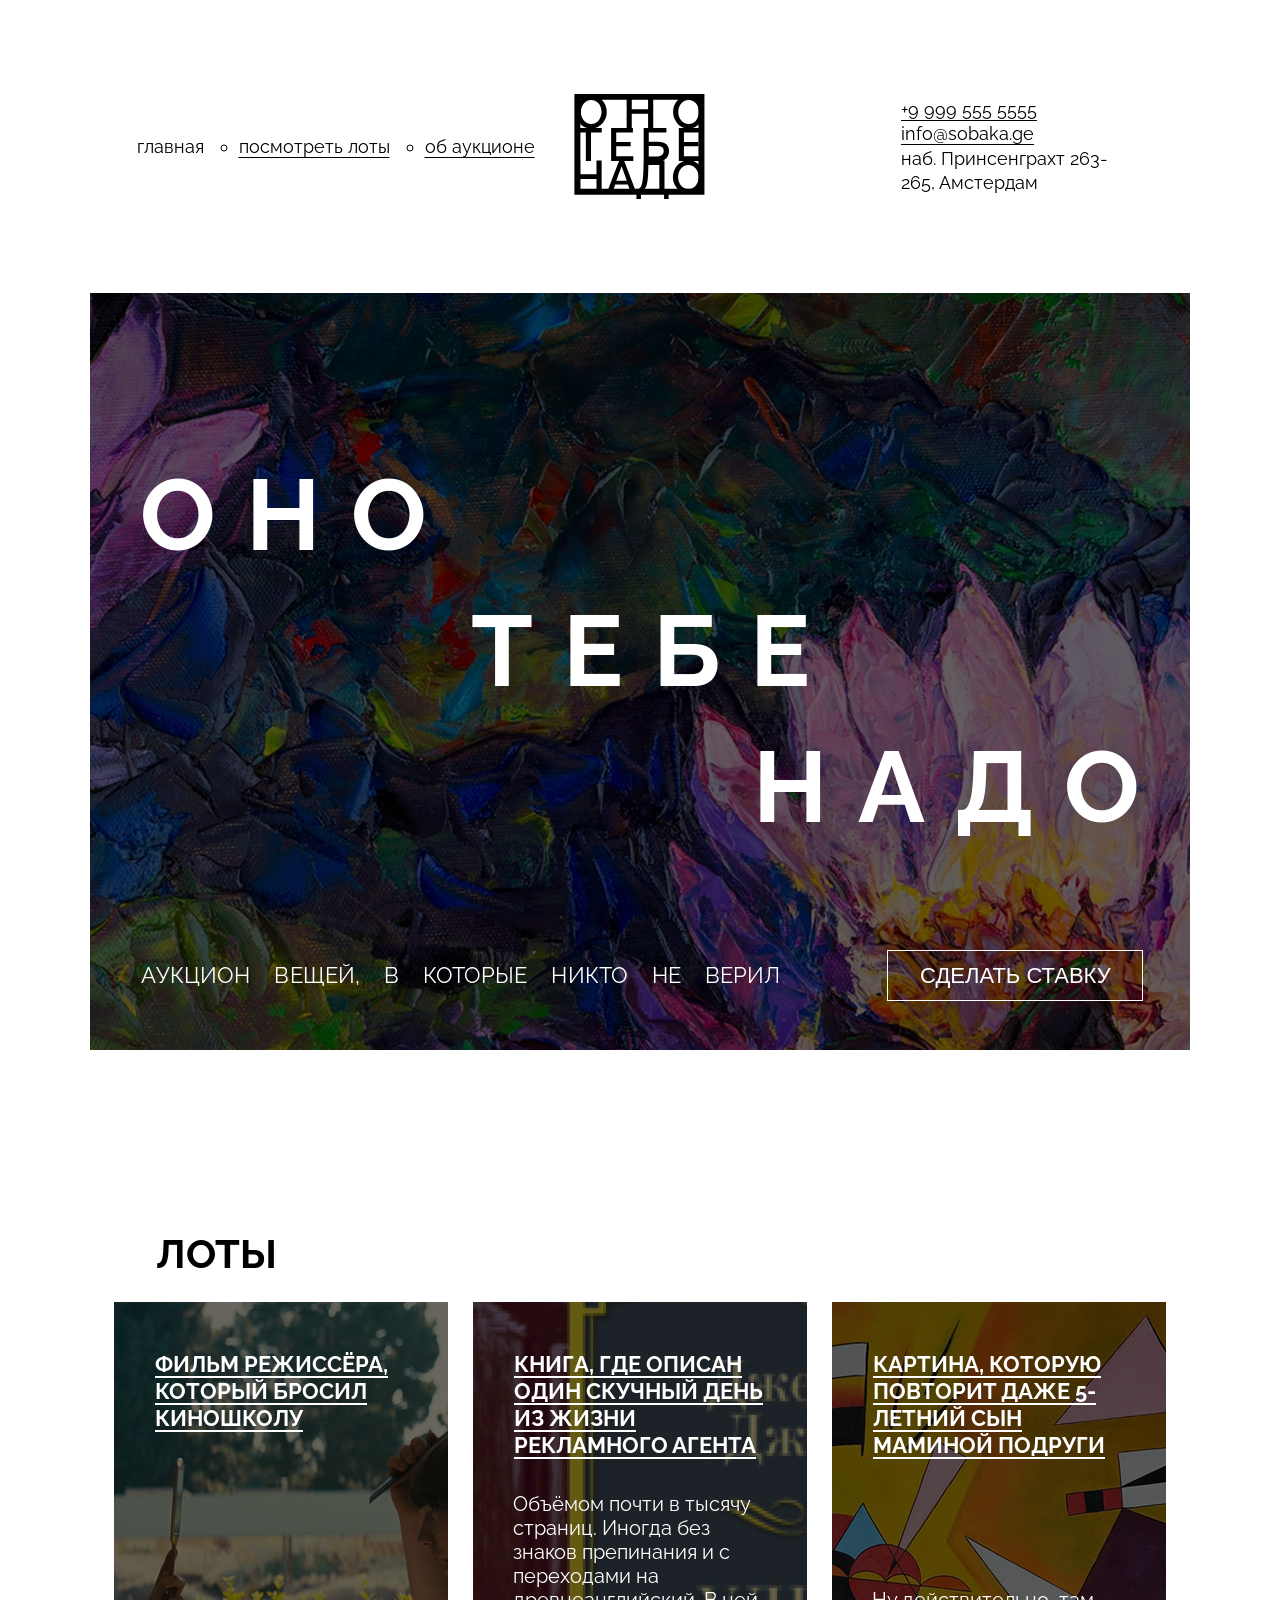
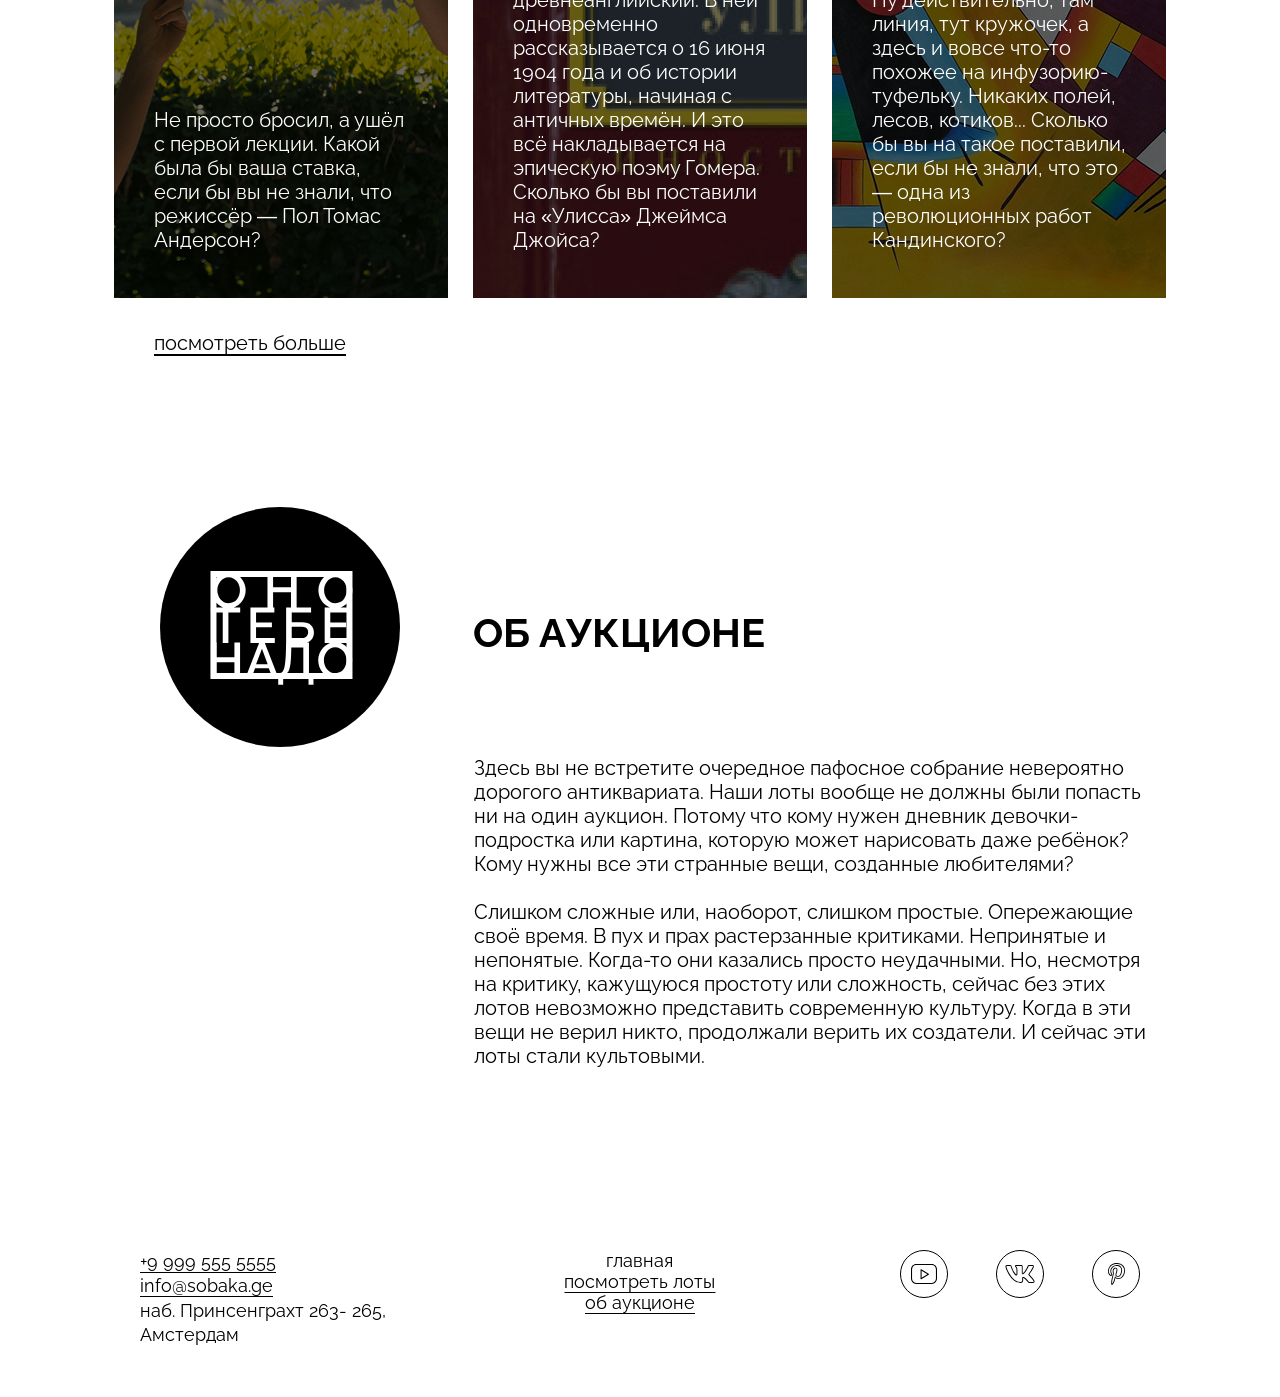
==== commit f0be1f87: "Исправление правок" ====
--- a/index.html
+++ b/index.html
@@ -31,11 +31,13 @@
             src="./images/logo.svg"
             alt="Логотип аукциона"
         /></a>
-      
+      <!-- По поводу правки adress, свойства не дублируются, 
+       общий adress используется и сверху и снизу, header__adress и footer__adress 
+       имеют разные значения -->
       <address class="header__address">
         <a href="tel:+99995555555">+9 999 555 5555</a>
         <a href="mailto:info@sobaka.ge">info@sobaka.ge</a>
-        <div>наб. Принсенграхт 263- 265, Амстердам</div>
+        наб. Принсенграхт 263- 265, Амстердам
       </adress>
     </header>
     <!-- Баннер Оно тебе надо -->
@@ -126,7 +128,7 @@
           />
         </div>
         <div class="about__column about__column__right">
-          <div class="about__title">Об аукционе</div>
+          <h1 class="about__title">Об аукционе</h1>
           <div class="about__text">
             <p>
               Здесь вы не встретите очередное пафосное собрание невероятно
--- a/styles/style.css
+++ b/styles/style.css
@@ -1,5 +1,3 @@
-
-
 header {
   display: grid;
   grid-template-columns: 1fr min-content 1fr;
@@ -25,7 +23,10 @@
   margin-left: 15px;
   list-style: circle;
 }
-.header__links-list-item:first-child{list-style: none;}
+.header__links-list-item:first-child{
+  list-style: none;
+}
+
 .header__link {
   text-decoration: underline;
 }
@@ -45,9 +46,9 @@
   width: max-content;
 }
 
-address {
-  display: grid;  
-  position: relative;
+address {  
+  position: relative;
+  display: grid;
  
   justify-content: end;
   width: 230px;
@@ -56,7 +57,6 @@
 }
 
 .header__address {
-  text-underline-offset: 5px;
   margin-left: 187px;
 }
 
@@ -71,17 +71,17 @@
   min-height: 757px;
   background-image: url(../images/lotus-flower.png);
   background-repeat: no-repeat;
+  background-position: center;
   background-size: cover;
-  background-position: center;
 }
 
 .overlay {
   position: absolute;
-  margin-top: 0;
-  margin-left: 0;
   z-index: 1;
   width: 100%;
   height: 100%;
+  margin-top: 0;
+  margin-left: 0;
   background-color: #00000096;
 }
 
@@ -92,17 +92,17 @@
 }
 
 .cover__title {
+    position: relative;
+    z-index: 2;
+    padding-top: 167px;
+    padding-right: 20px;
+    padding-left: 50px;
+    color: white;
+    font-weight: 700;
     font-size: 100px;
-    font-weight: 700;
+    line-height: 110px;
+    letter-spacing: 30px;
     text-transform: uppercase;
-    line-height: 110px;
-    color: white;
-    padding-top: 167px;
-    padding-left: 50px;
-    padding-right: 20px;
-    z-index: 2;
-    position: relative;
-    letter-spacing: 30px;
 }
 
 .aligned-text {
@@ -127,34 +127,34 @@
 
 .cover__description {
   position: relative;
+  z-index: 2;
   display: flex;
   gap: 95px;
   max-width: 100%;
-  color: white;
   margin-top: 108px;
   margin-left: 39px;
+  color: white;
   word-spacing: 18px;
-  z-index: 2;
 }
 
 .cover__description-text {
+  position: relative;
   padding: 15px 12px 12px 12px;
   font-weight: 400;
   font-size: 22px;
   line-height: 21px;
-  position: relative;
   letter-spacing: 0.06px;
 }
 
 .bet-button {
   position: relative;
   width: 256px;
+  height: 51px;
   border: 1px white solid;
   color: white;
   font-weight: 500;
   font-size: 22px;
   background: none;
-  height: 51px;
 }
 
 .lots {
@@ -184,13 +184,13 @@
 
 .card {
   position: relative;
+  display: flex;
+  flex-direction: column;
   width: 334px;
   min-height: 596px;
   color: white;
   background-position: center;
   background-size: cover;
-  display: flex;
-  flex-direction: column;
 }
 
 .card_type_film {
@@ -215,19 +215,19 @@
   font-weight: 700;
   font-size: 22px;
   line-height: 27px;
+  letter-spacing: 0px;
   text-decoration: underline;
   text-transform: uppercase;
-  letter-spacing: 0px;
 }
 
 .card__text {
   position: relative;
+  z-index: 3;
+  margin-top: auto;
   margin-bottom: 0;
-  z-index: 3;
   padding: 0px 40px 46px;
   font-weight: 400;
   font-size: 20px;
-  margin-top: auto;
   line-height: 24px;
 }
 
@@ -241,9 +241,9 @@
 
 .about {
 display: flex;
-    margin-top: 158px;
     flex-direction: row;
     width: 100%;
+    margin-top: 158px;
 }
 
 .about__column {
@@ -267,10 +267,10 @@
 }
 
 .about__title {
+    padding: 117px 0 112px 53px;
 font-weight: 700;
     font-size: 40px;
     text-transform: uppercase;
-    padding: 117px 0 112px 53px;
 }
 
 .about__text {
@@ -290,18 +290,15 @@
 }
 
 .footer__address {
-  display: grid;
-  justify-content: end;
   width: 250px;
-  line-height: 24px;
 }
 
 .footer__menu {
   display: grid;
   line-height: 12px;
+  line-height: 21px;
   text-align: center;
   text-transform: lowercase;
-  line-height: 21px;
 }
 
 .footer__menu-link {
